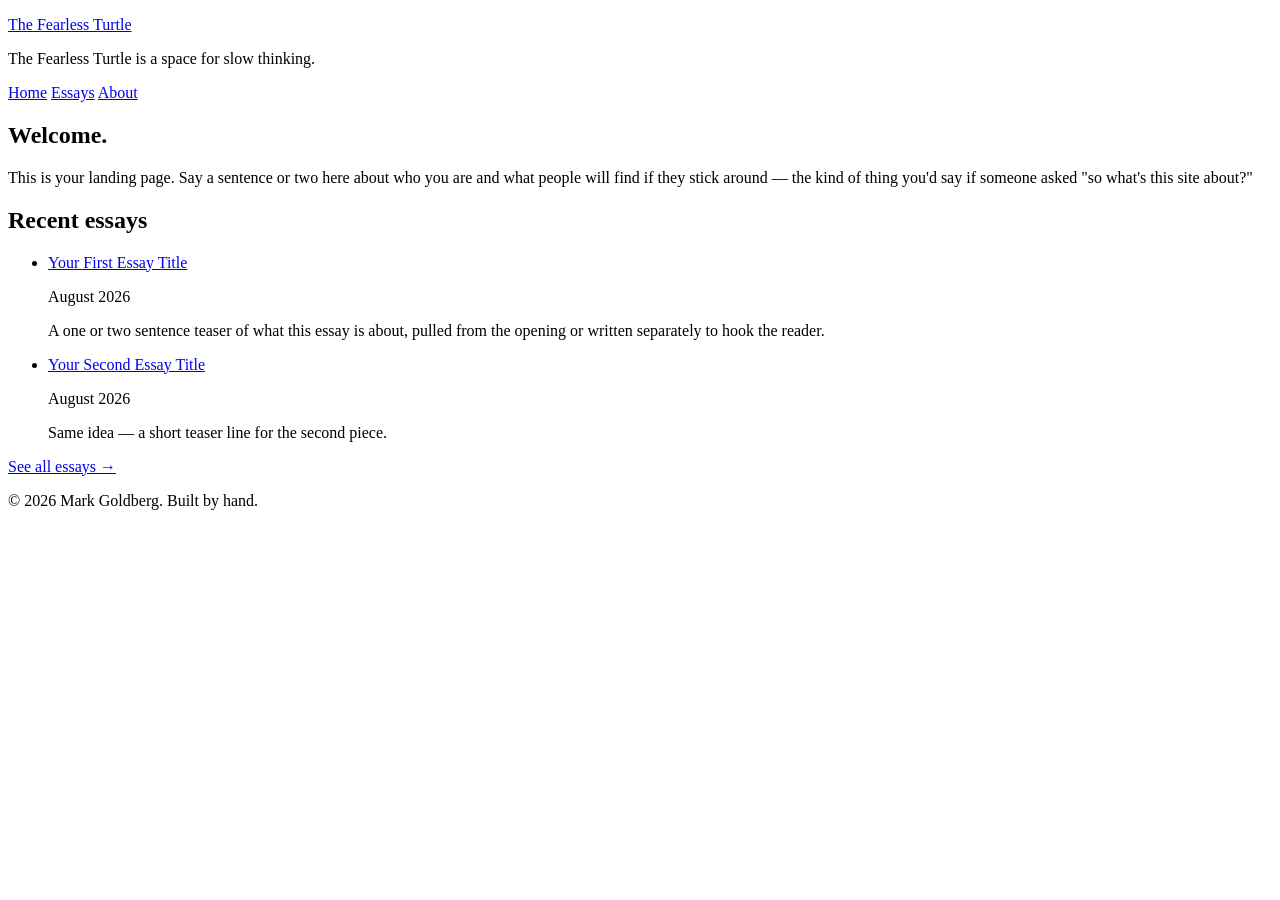
==== index.html @ 88c84cef "Add files via upload" ====
<!DOCTYPE html>
<html lang="en">
<head>
  <meta charset="UTF-8">
  <meta name="viewport" content="width=device-width, initial-scale=1.0">
  <title>The Fearless Turtle</title>
  <meta name="description" content="The Fearless Turtle is a space for slow thinking.">
  <link rel="stylesheet" href="css/style.css">
</head>
<body>

  <header class="site-header">
    <div class="wrap">
      <p class="site-title"><a href="index.html">The Fearless Turtle</a></p>
      <p class="tagline">The Fearless Turtle is a space for slow thinking.</p>
      <nav class="site-nav">
        <a href="index.html">Home</a>
        <a href="essays/index.html">Essays</a>
        <a href="about.html">About</a>
      </nav>
    </div>
  </header>

  <main class="wrap">

    <section class="intro">
      <h1>Welcome.</h1>
      <p>
        This is your landing page. Say a sentence or two here about who you are
        and what people will find if they stick around &mdash; the kind of thing
        you'd say if someone asked "so what's this site about?"
      </p>
    </section>

    <section>
      <h2>Recent essays</h2>
      <ul class="essay-list">

        <li>
          <p class="essay-title"><a href="essays/first-essay.html">Your First Essay Title</a></p>
          <p class="essay-meta">August 2026</p>
          <p class="essay-excerpt">
            A one or two sentence teaser of what this essay is about, pulled from
            the opening or written separately to hook the reader.
          </p>
        </li>

        <li>
          <p class="essay-title"><a href="essays/second-essay.html">Your Second Essay Title</a></p>
          <p class="essay-meta">August 2026</p>
          <p class="essay-excerpt">
            Same idea &mdash; a short teaser line for the second piece.
          </p>
        </li>

      </ul>
      <p><a href="essays/index.html">See all essays &rarr;</a></p>
    </section>

  </main>

  <footer class="site-footer">
    <div class="wrap">
      <p>&copy; 2026 Mark Goldberg. Built by hand.</p>
    </div>
  </footer>

</body>
</html>
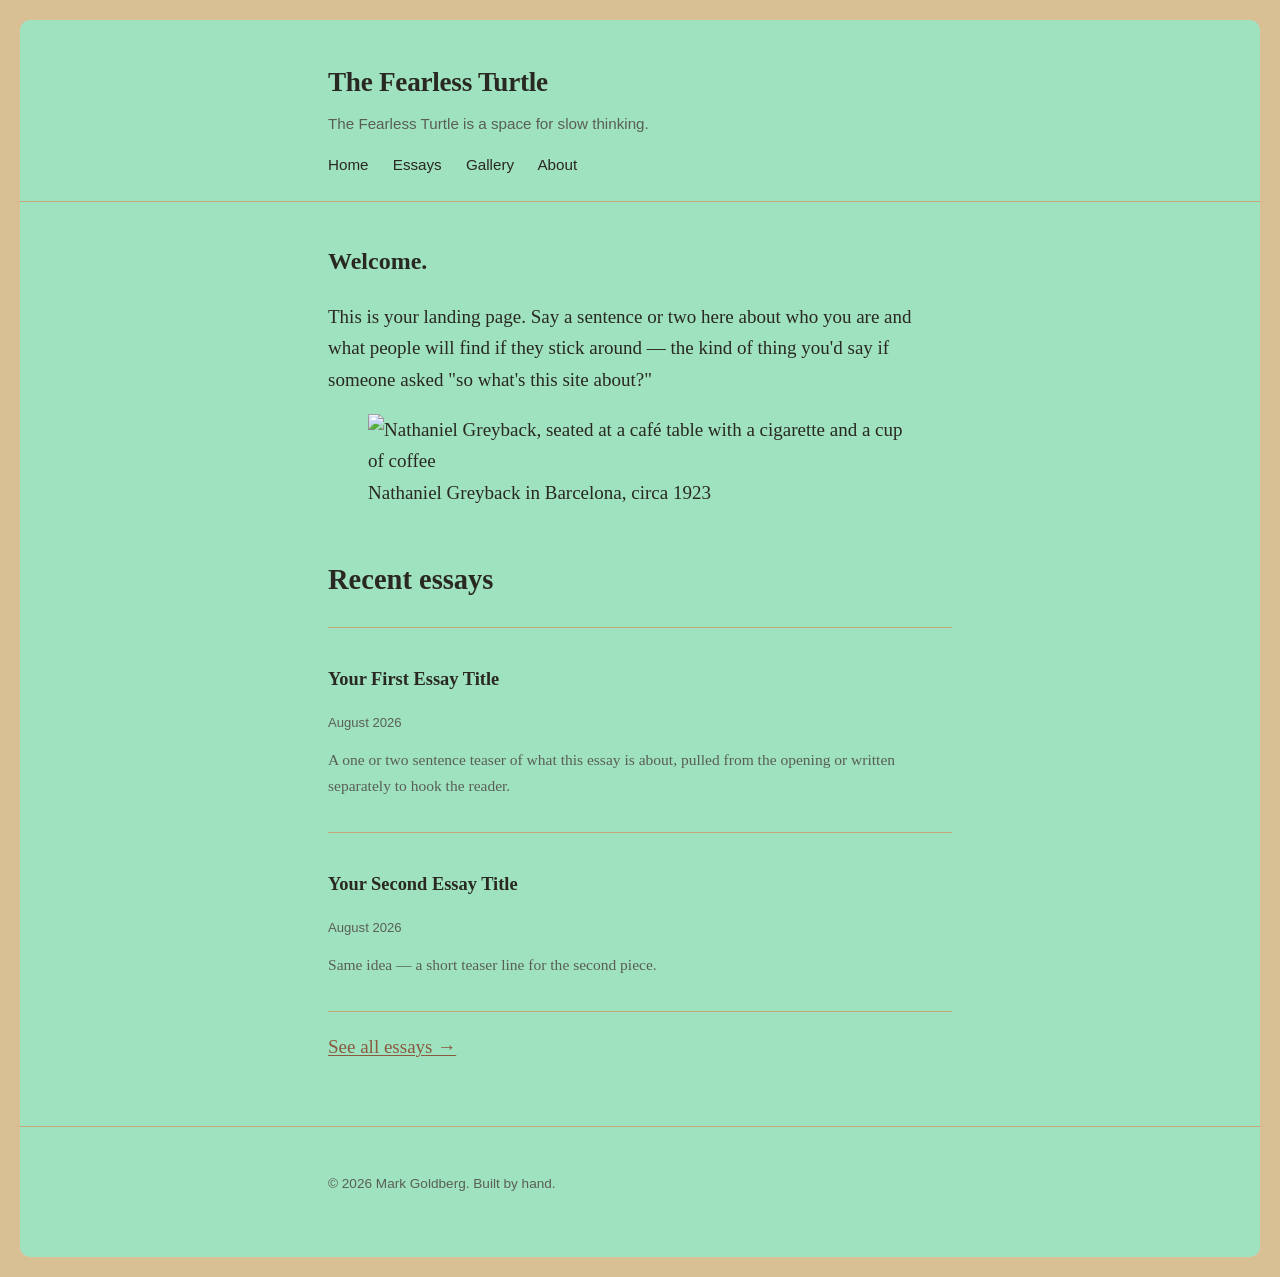
==== commit 1703b209: "Add files via upload" ====
--- a/index.html
+++ b/index.html
@@ -16,6 +16,7 @@
       <nav class="site-nav">
         <a href="index.html">Home</a>
         <a href="essays/index.html">Essays</a>
+        <a href="gallery/index.html">Gallery</a>
         <a href="about.html">About</a>
       </nav>
     </div>
@@ -30,6 +31,11 @@
         and what people will find if they stick around &mdash; the kind of thing
         you'd say if someone asked "so what's this site about?"
       </p>
+
+      <figure class="portrait">
+        <img src="images/nathaniel-greyback-barcelona-1923.jpg" alt="Nathaniel Greyback, seated at a café table with a cigarette and a cup of coffee">
+        <figcaption>Nathaniel Greyback in Barcelona, circa 1923</figcaption>
+      </figure>
     </section>
 
     <section>
--- a/css/style.css
+++ b/css/style.css
@@ -0,0 +1,203 @@
+/* ============================================
+   Site-wide styles
+   Edit the values in :root to change colors/fonts
+   across the entire site in one place.
+   ============================================ */
+
+:root {
+  --color-bg: #9fe2bf;       /* sea foam green — the page itself */
+  --color-frame: #d9bf94;    /* sandy tan — the border framing the page */
+  --color-text: #2a2822;
+  --color-muted: #595f56;
+  --color-accent: #8a5a3f;
+  --color-border: #c7a874;
+  --font-body: Georgia, 'Times New Roman', serif;
+  --font-ui: -apple-system, BlinkMacSystemFont, 'Segoe UI', Helvetica, Arial, sans-serif;
+  --max-width: 42rem;
+  --frame-width: 1.25rem;
+}
+
+* {
+  box-sizing: border-box;
+}
+
+html {
+  -webkit-text-size-adjust: 100%;
+  background: var(--color-frame);
+}
+
+body {
+  margin: var(--frame-width);
+  min-height: calc(100vh - (var(--frame-width) * 2));
+  background: var(--color-bg);
+  color: var(--color-text);
+  font-family: var(--font-body);
+  font-size: 19px;
+  line-height: 1.65;
+  border-radius: 10px;
+}
+
+a {
+  color: var(--color-accent);
+  text-decoration-thickness: 1px;
+  text-underline-offset: 2px;
+}
+
+a:hover {
+  text-decoration-thickness: 2px;
+}
+
+.wrap {
+  max-width: var(--max-width);
+  margin: 0 auto;
+  padding: 0 1.5rem;
+}
+
+/* ---- Header / nav ---- */
+
+header.site-header {
+  border-bottom: 1px solid var(--color-border);
+  padding: 2.5rem 0 1.5rem;
+  margin-bottom: 2.5rem;
+}
+
+header.site-header .site-title {
+  font-size: 1.7rem;
+  font-weight: 700;
+  letter-spacing: -0.01em;
+  margin: 0 0 0.4rem;
+}
+
+header.site-header .site-title a {
+  color: var(--color-text);
+  text-decoration: none;
+}
+
+header.site-header .tagline {
+  font-family: var(--font-ui);
+  font-size: 0.95rem;
+  color: var(--color-muted);
+  margin: 0 0 1rem;
+}
+
+nav.site-nav {
+  font-family: var(--font-ui);
+  font-size: 0.95rem;
+}
+
+nav.site-nav a {
+  margin-right: 1.25rem;
+  color: var(--color-text);
+  text-decoration: none;
+  border-bottom: 1px solid transparent;
+}
+
+nav.site-nav a:hover {
+  border-bottom-color: var(--color-accent);
+}
+
+/* ---- Footer ---- */
+
+footer.site-footer {
+  margin-top: 4rem;
+  padding: 2rem 0 3rem;
+  border-top: 1px solid var(--color-border);
+  font-family: var(--font-ui);
+  font-size: 0.85rem;
+  color: var(--color-muted);
+}
+
+/* ---- Landing page intro ---- */
+
+.intro {
+  margin-bottom: 3rem;
+}
+
+.intro h1 {
+  font-size: 1.5rem;
+  margin-bottom: 0.75rem;
+}
+
+/* ---- Essay / article list ---- */
+
+.essay-list {
+  list-style: none;
+  margin: 0;
+  padding: 0;
+}
+
+.essay-list li {
+  padding: 1.1rem 0;
+  border-bottom: 1px solid var(--color-border);
+}
+
+.essay-list li:first-child {
+  border-top: 1px solid var(--color-border);
+}
+
+.essay-list .essay-title {
+  font-size: 1.15rem;
+  font-weight: 700;
+}
+
+.essay-list .essay-title a {
+  text-decoration: none;
+  color: var(--color-text);
+}
+
+.essay-list .essay-title a:hover {
+  color: var(--color-accent);
+}
+
+.essay-list .essay-meta {
+  font-family: var(--font-ui);
+  font-size: 0.82rem;
+  color: var(--color-muted);
+  margin-top: 0.2rem;
+}
+
+.essay-list .essay-excerpt {
+  margin-top: 0.4rem;
+  color: var(--color-muted);
+  font-size: 0.97rem;
+}
+
+/* ---- Single essay page ---- */
+
+article.essay h1 {
+  font-size: 2rem;
+  line-height: 1.25;
+  margin-bottom: 0.3rem;
+}
+
+article.essay .essay-meta {
+  font-family: var(--font-ui);
+  font-size: 0.85rem;
+  color: var(--color-muted);
+  margin-bottom: 2.5rem;
+}
+
+article.essay p {
+  margin: 1.3rem 0;
+}
+
+article.essay blockquote {
+  margin: 1.5rem 0;
+  padding-left: 1.2rem;
+  border-left: 3px solid var(--color-border);
+  color: var(--color-muted);
+  font-style: italic;
+}
+
+.back-link {
+  display: inline-block;
+  margin-top: 3rem;
+  font-family: var(--font-ui);
+  font-size: 0.9rem;
+}
+
+@media (max-width: 480px) {
+  :root { --frame-width: 0.6rem; }
+  body { font-size: 17px; border-radius: 6px; }
+  header.site-header { padding-top: 1.5rem; }
+}
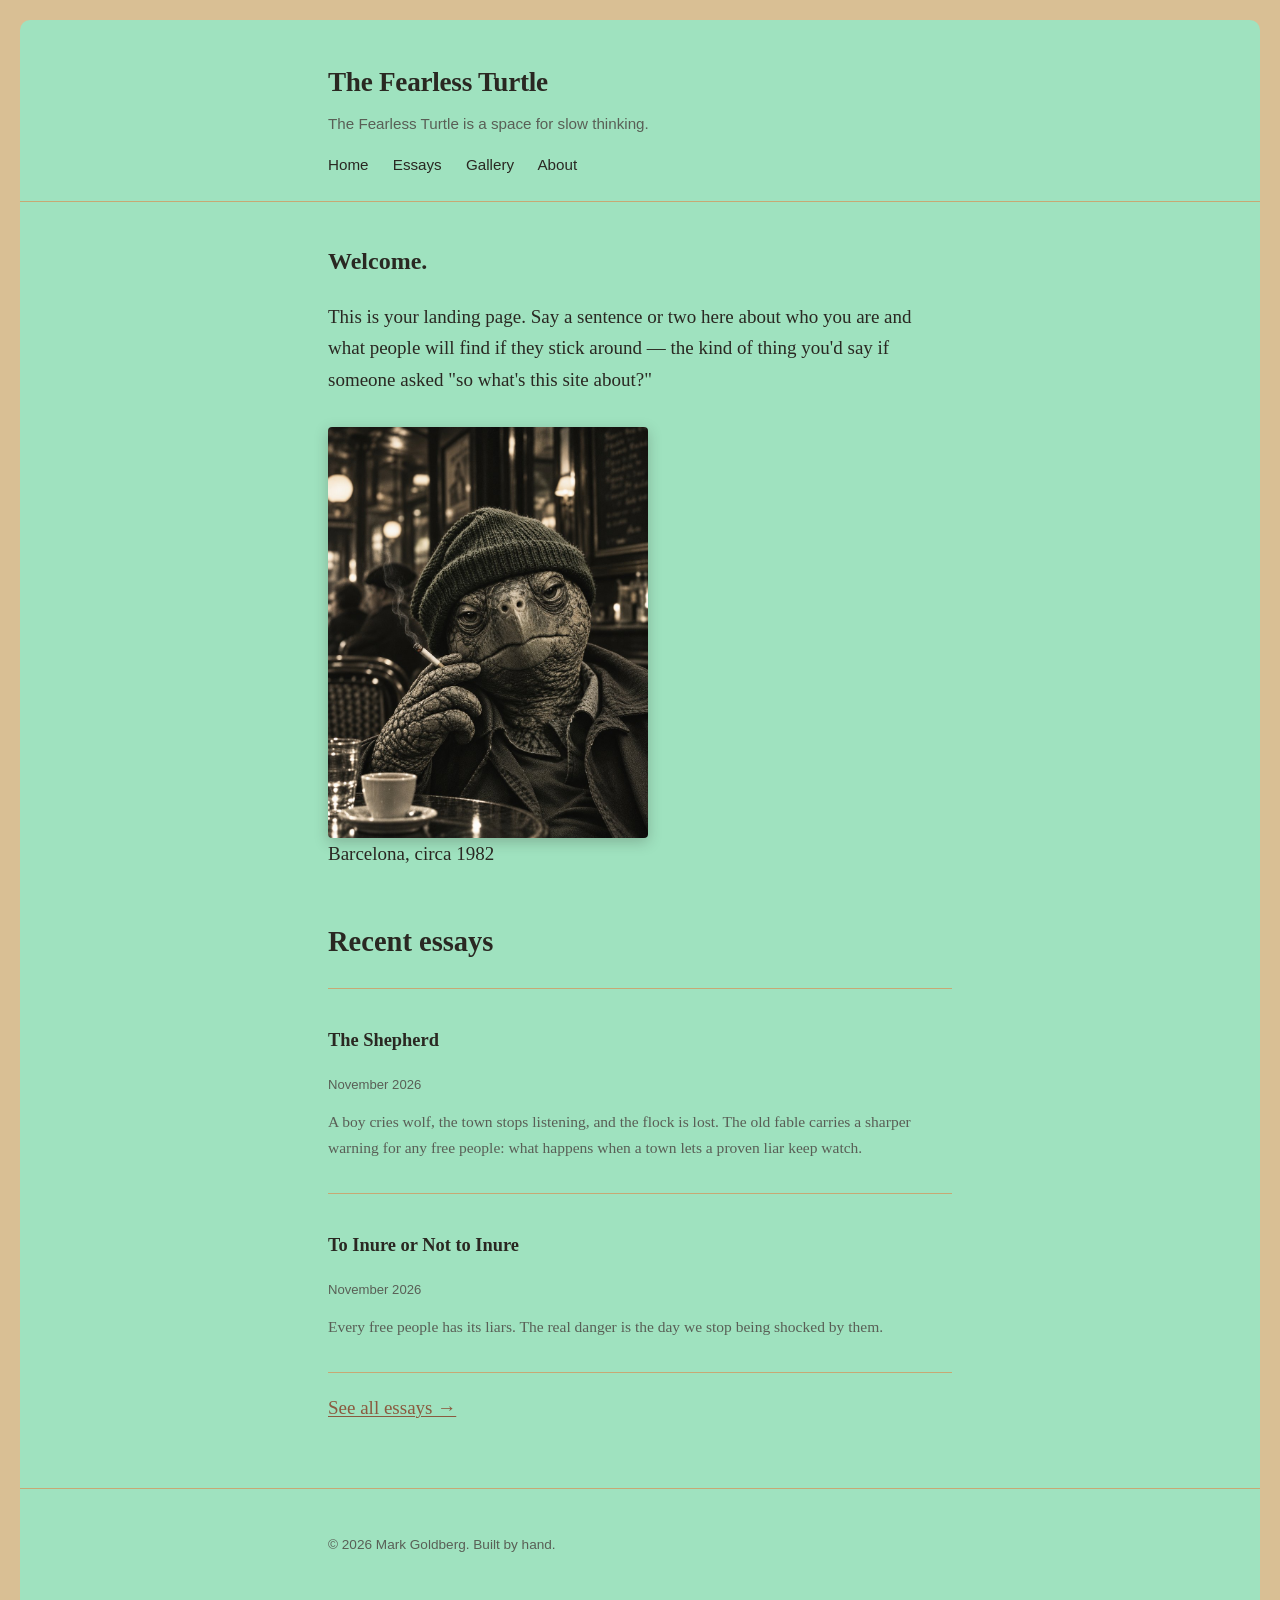
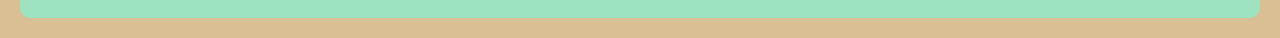
==== commit 16ef3d1a: "Add first two essays, Nathaniel's bio, and new photo caption - Add 'The Shepherd' and 'To Inure or N" ====
--- a/index.html
+++ b/index.html
@@ -34,7 +34,7 @@
 
       <figure class="portrait">
         <img src="images/nathaniel-greyback-barcelona-1923.jpg" alt="Nathaniel Greyback, seated at a café table with a cigarette and a cup of coffee">
-        <figcaption>Nathaniel Greyback in Barcelona, circa 1923</figcaption>
+        <figcaption>Barcelona, circa 1982</figcaption>
       </figure>
     </section>
 
@@ -43,19 +43,18 @@
       <ul class="essay-list">
 
         <li>
-          <p class="essay-title"><a href="essays/first-essay.html">Your First Essay Title</a></p>
-          <p class="essay-meta">August 2026</p>
+          <p class="essay-title"><a href="essays/the-shepherd.html">The Shepherd</a></p>
+          <p class="essay-meta">November 2026</p>
           <p class="essay-excerpt">
-            A one or two sentence teaser of what this essay is about, pulled from
-            the opening or written separately to hook the reader.
-          </p>
+          A boy cries wolf, the town stops listening, and the flock is lost. The old fable carries a sharper warning for any free people: what happens when a town lets a proven liar keep watch.
+        </p>
         </li>
 
         <li>
-          <p class="essay-title"><a href="essays/second-essay.html">Your Second Essay Title</a></p>
-          <p class="essay-meta">August 2026</p>
+          <p class="essay-title"><a href="essays/to-inure-or-not-to-inure.html">To Inure or Not to Inure</a></p>
+          <p class="essay-meta">November 2026</p>
           <p class="essay-excerpt">
-            Same idea &mdash; a short teaser line for the second piece.
+          Every free people has its liars. The real danger is the day we stop being shocked by them.
           </p>
         </li>
 
--- a/css/style.css
+++ b/css/style.css
@@ -196,8 +196,15 @@
   font-size: 0.9rem;
 }
 
-@media (max-width: 480px) {
-  :root { --frame-width: 0.6rem; }
-  body { font-size: 17px; border-radius: 6px; }
-  header.site-header { padding-top: 1.5rem; }
-}
+figure.portrait {
+  margin: 2rem 0;
+  max-width: 320px;
+}
+
+figure.portrait img {
+  display: block;
+  width: 100%;
+  height: auto;
+  border-radius: 4px;
+  box-shadow: 0 4px 14px rgba(42, 40, 34, 0.25);
+}
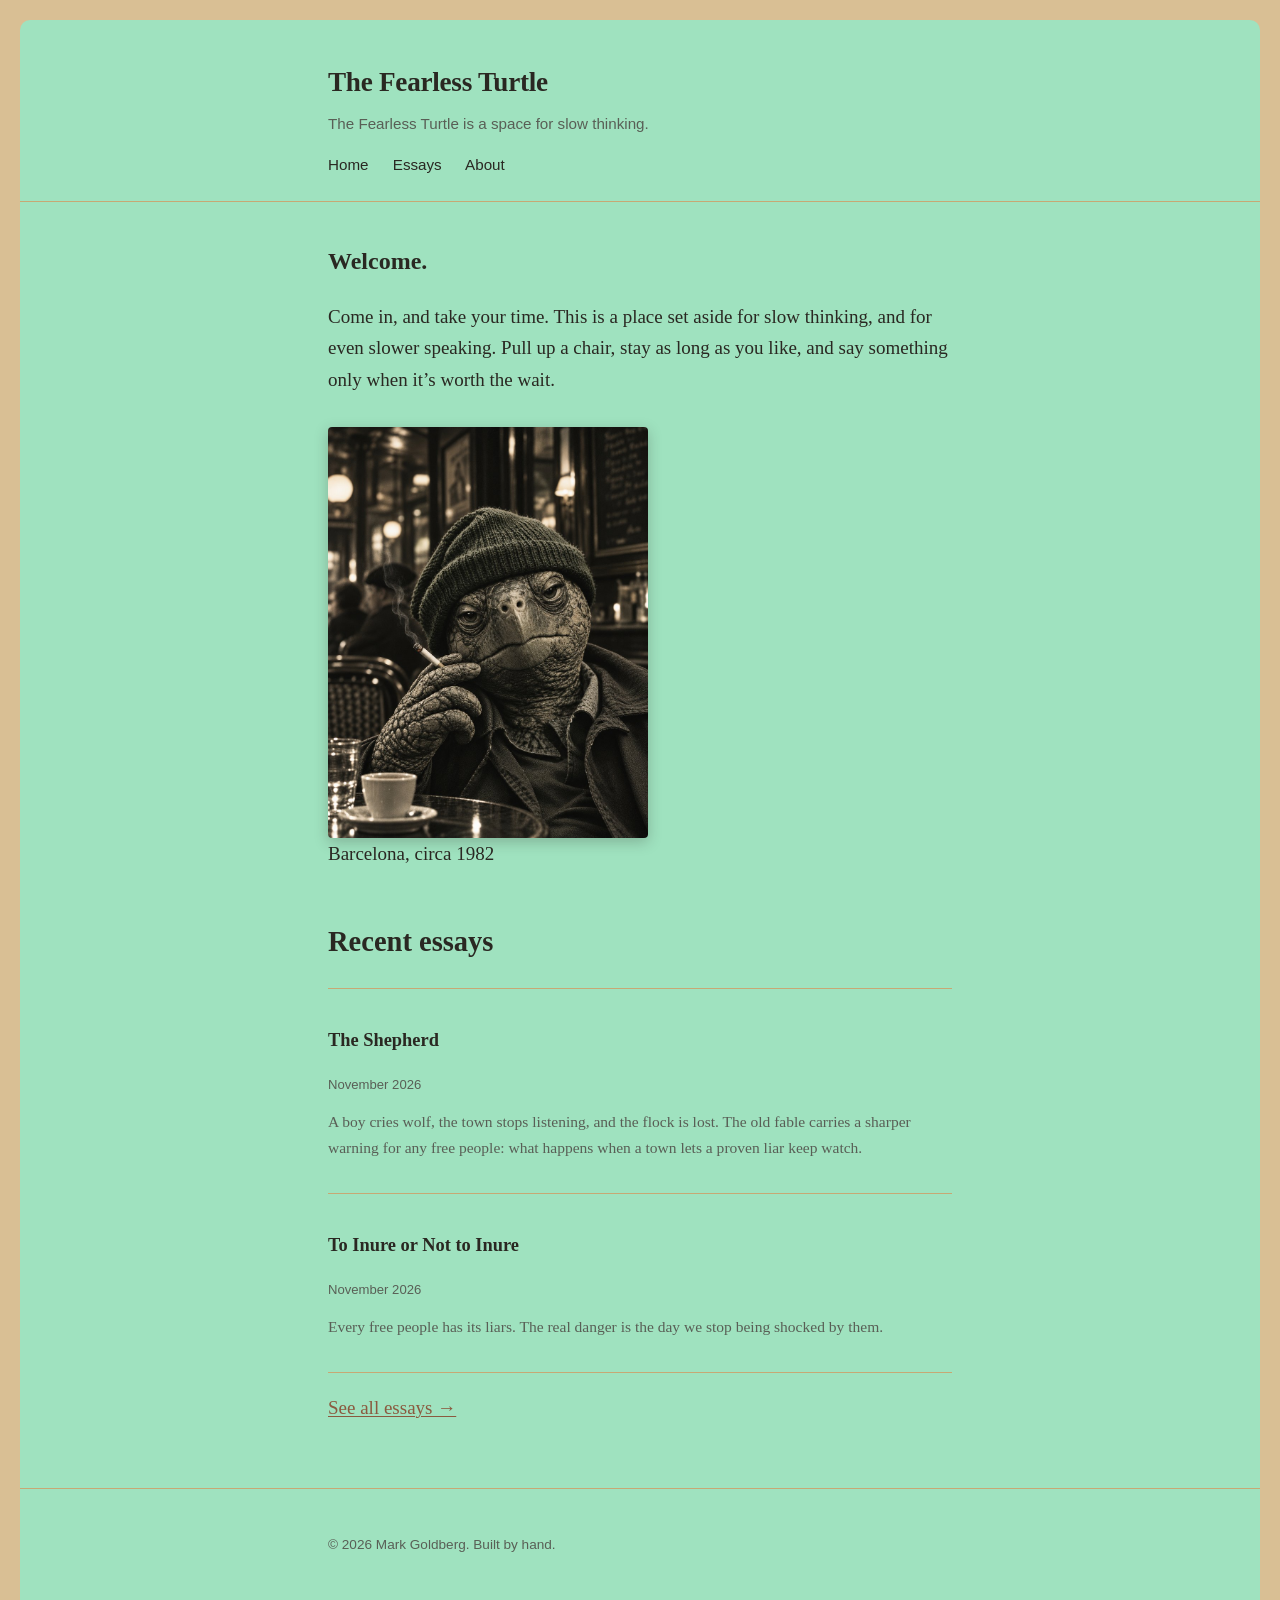
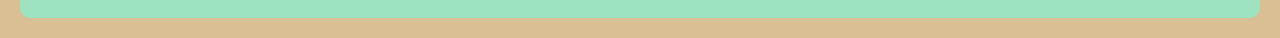
==== commit 5b5bb675: "Add homepage welcome text and remove Gallery link Co-Authored-By: Claude Opus 5.5 <noreply@anthropic" ====
--- a/index.html
+++ b/index.html
@@ -16,7 +16,6 @@
       <nav class="site-nav">
         <a href="index.html">Home</a>
         <a href="essays/index.html">Essays</a>
-        <a href="gallery/index.html">Gallery</a>
         <a href="about.html">About</a>
       </nav>
     </div>
@@ -27,9 +26,9 @@
     <section class="intro">
       <h1>Welcome.</h1>
       <p>
-        This is your landing page. Say a sentence or two here about who you are
-        and what people will find if they stick around &mdash; the kind of thing
-        you'd say if someone asked "so what's this site about?"
+        Come in, and take your time. This is a place set aside for slow thinking,
+        and for even slower speaking. Pull up a chair, stay as long as you like,
+        and say something only when it&rsquo;s worth the wait.
       </p>
 
       <figure class="portrait">
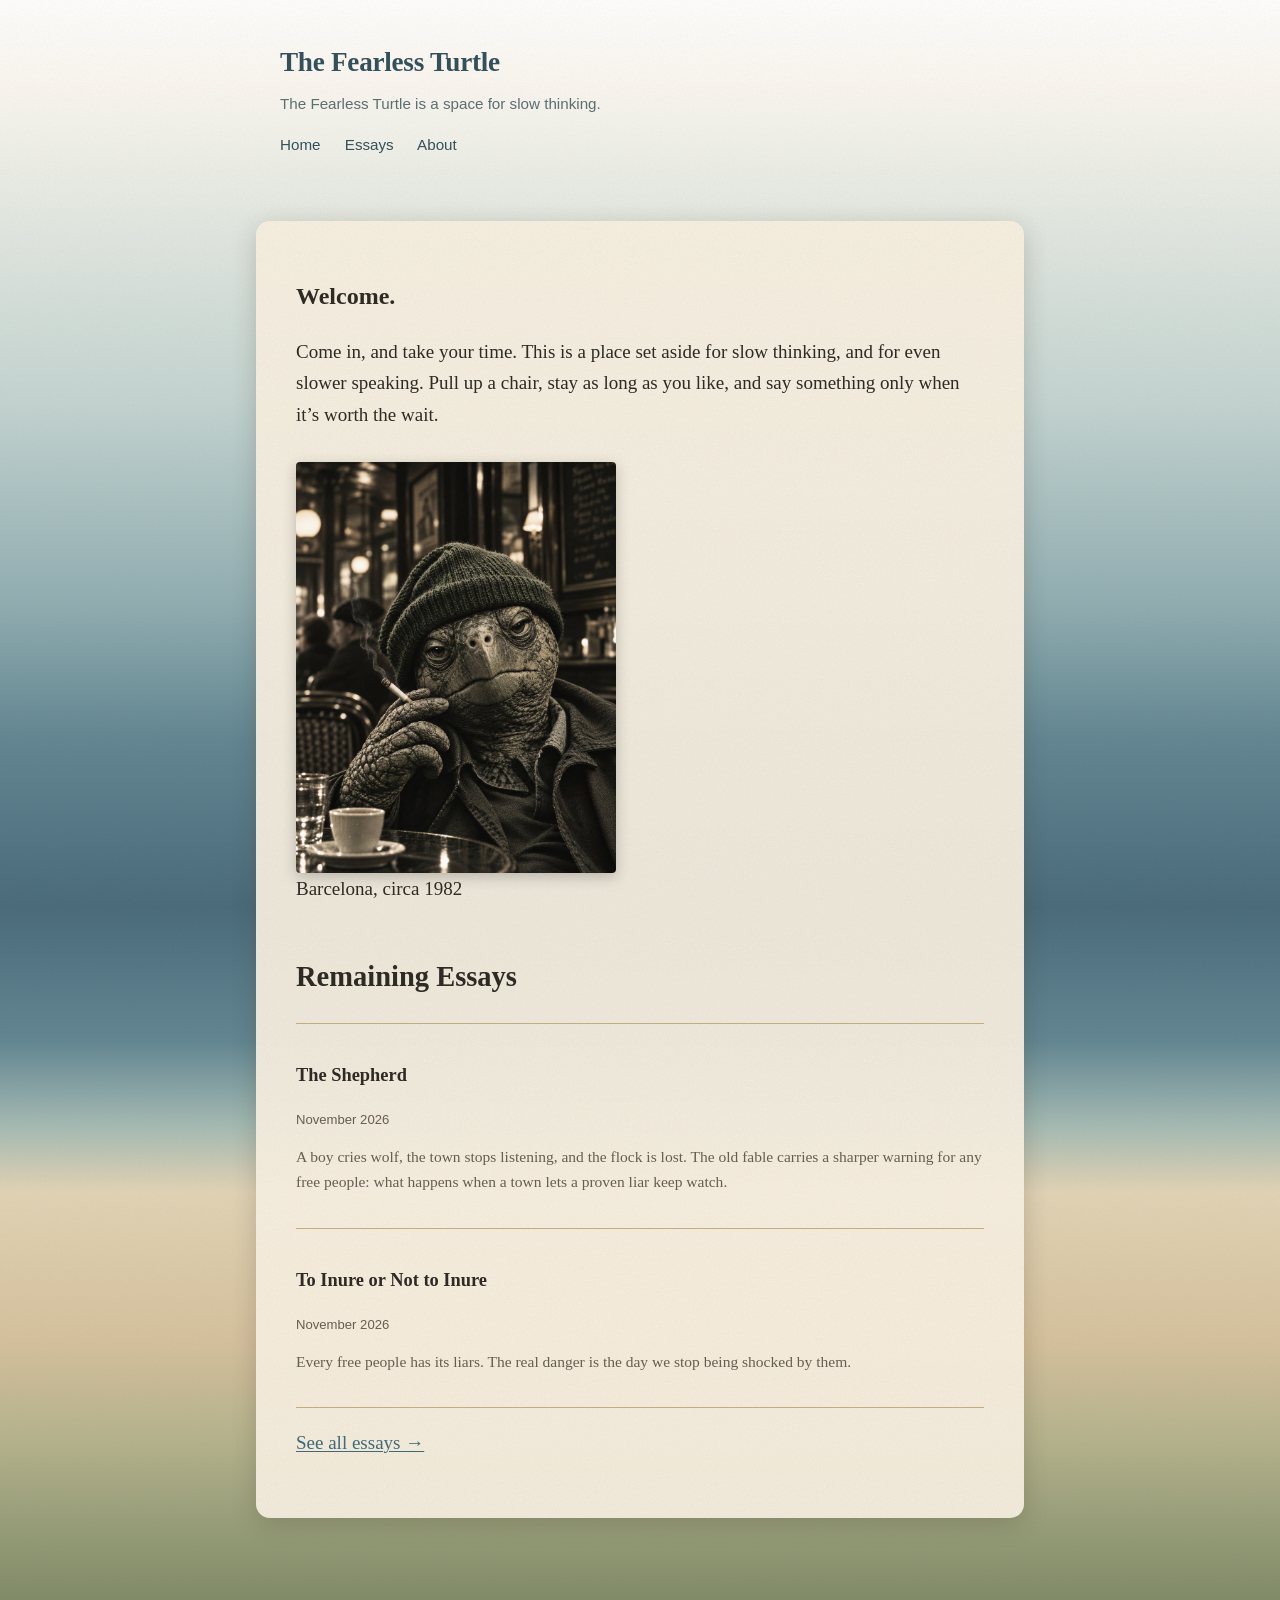
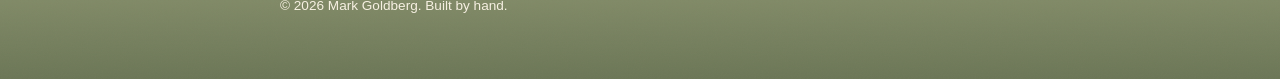
==== commit c6c41594: "Rename homepage essay heading to 'Remaining Essays' Co-Authored-By: Claude Opus 5.5 <noreply@anthrop" ====
--- a/index.html
+++ b/index.html
@@ -38,7 +38,7 @@
     </section>
 
     <section>
-      <h2>Recent essays</h2>
+      <h2>Remaining Essays</h2>
       <ul class="essay-list">
 
         <li>
--- a/css/style.css
+++ b/css/style.css
@@ -5,16 +5,39 @@
    ============================================ */
 
 :root {
-  --color-bg: #9fe2bf;       /* sea foam green — the page itself */
-  --color-frame: #d9bf94;    /* sandy tan — the border framing the page */
-  --color-text: #2a2822;
-  --color-muted: #595f56;
-  --color-accent: #8a5a3f;
-  --color-border: #c7a874;
+  /* ---- Colour theme: change these to restyle the whole site ---- */
+  /* The page background is a seashore scene, top to bottom:
+     white clouds, sky blue, deep ocean blue, sand, seagrass green. */
+  --scene: linear-gradient(180deg,
+    #ffffff 0%,
+    #fbf8f1 5%,
+    #e6ebe4 12%,
+    #c3d4d2 24%,
+    #8fadb2 36%,
+    #5f8592 44%,
+    #46697a 54%,
+    #5f8592 62%,
+    #a3bab4 67%,
+    #e2d4b6 71%,
+    #d5c19d 80%,
+    #b3b28c 86%,
+    #8f9873 92%,
+    #6a7656 100%);
+  /* faint paper grain laid over the scene for a weathered, vintage feel */
+  --grain: url("data:image/svg+xml,%3Csvg xmlns='http://www.w3.org/2000/svg' width='220' height='220'%3E%3Cfilter id='n'%3E%3CfeTurbulence type='fractalNoise' baseFrequency='0.85' numOctaves='3' stitchTiles='stitch'/%3E%3CfeColorMatrix values='0 0 0 0 0.35  0 0 0 0 0.27  0 0 0 0 0.18  0 0 0 0.09 0'/%3E%3C/filter%3E%3Crect width='100%25' height='100%25' filter='url(%23n)'/%3E%3C/svg%3E");
+  --panel-bg: rgba(248, 241, 226, 0.94);   /* the reading panel: aged paper */
+  --header-text: #34505a;
+  --header-muted: #5a6f72;
+  --footer-text: #f6f0e2;
+  --color-text: #2e2a24;
+  --color-muted: #665e50;
+  --color-accent: #3f6a78;     /* links: weathered sea blue */
+  --color-hover: #a5553a;      /* link hover, quote bar: faded rust */
+  --color-border: #c4ab80;
+
   --font-body: Georgia, 'Times New Roman', serif;
   --font-ui: -apple-system, BlinkMacSystemFont, 'Segoe UI', Helvetica, Arial, sans-serif;
-  --max-width: 42rem;
-  --frame-width: 1.25rem;
+  --max-width: 48rem;
 }
 
 * {
@@ -23,18 +46,19 @@
 
 html {
   -webkit-text-size-adjust: 100%;
-  background: var(--color-frame);
+  min-height: 100%;
 }
 
 body {
-  margin: var(--frame-width);
-  min-height: calc(100vh - (var(--frame-width) * 2));
-  background: var(--color-bg);
+  margin: 0;
+  min-height: 100vh;
+  background: var(--grain), var(--scene);
   color: var(--color-text);
+  display: flex;
+  flex-direction: column;
   font-family: var(--font-body);
   font-size: 19px;
   line-height: 1.65;
-  border-radius: 10px;
 }
 
 a {
@@ -44,7 +68,22 @@
 }
 
 a:hover {
+  color: var(--color-hover);
   text-decoration-thickness: 2px;
+}
+
+main.wrap {
+  flex: 1;
+  width: calc(100% - 2rem);
+  background: var(--panel-bg);
+  border-radius: 14px;
+  padding: 2.25rem 2.5rem 2.5rem;
+  background-image: var(--grain);
+  box-shadow: 0 6px 24px rgba(60, 50, 35, 0.22);
+}
+
+@media (max-width: 600px) {
+  main.wrap { padding: 1.5rem 1.25rem 2rem; }
 }
 
 .wrap {
@@ -56,7 +95,6 @@
 /* ---- Header / nav ---- */
 
 header.site-header {
-  border-bottom: 1px solid var(--color-border);
   padding: 2.5rem 0 1.5rem;
   margin-bottom: 2.5rem;
 }
@@ -69,14 +107,14 @@
 }
 
 header.site-header .site-title a {
-  color: var(--color-text);
+  color: var(--header-text);
   text-decoration: none;
 }
 
 header.site-header .tagline {
   font-family: var(--font-ui);
   font-size: 0.95rem;
-  color: var(--color-muted);
+  color: var(--header-muted);
   margin: 0 0 1rem;
 }
 
@@ -87,24 +125,24 @@
 
 nav.site-nav a {
   margin-right: 1.25rem;
-  color: var(--color-text);
+  color: var(--header-text);
   text-decoration: none;
   border-bottom: 1px solid transparent;
 }
 
 nav.site-nav a:hover {
-  border-bottom-color: var(--color-accent);
+  color: var(--header-text);
+  border-bottom-color: var(--header-text);
 }
 
 /* ---- Footer ---- */
 
 footer.site-footer {
-  margin-top: 4rem;
+  margin-top: 2rem;
   padding: 2rem 0 3rem;
-  border-top: 1px solid var(--color-border);
   font-family: var(--font-ui);
   font-size: 0.85rem;
-  color: var(--color-muted);
+  color: var(--footer-text);
 }
 
 /* ---- Landing page intro ---- */
@@ -146,7 +184,7 @@
 }
 
 .essay-list .essay-title a:hover {
-  color: var(--color-accent);
+  color: var(--color-hover);
 }
 
 .essay-list .essay-meta {
@@ -184,7 +222,7 @@
 article.essay blockquote {
   margin: 1.5rem 0;
   padding-left: 1.2rem;
-  border-left: 3px solid var(--color-border);
+  border-left: 3px solid var(--color-hover);
   color: var(--color-muted);
   font-style: italic;
 }
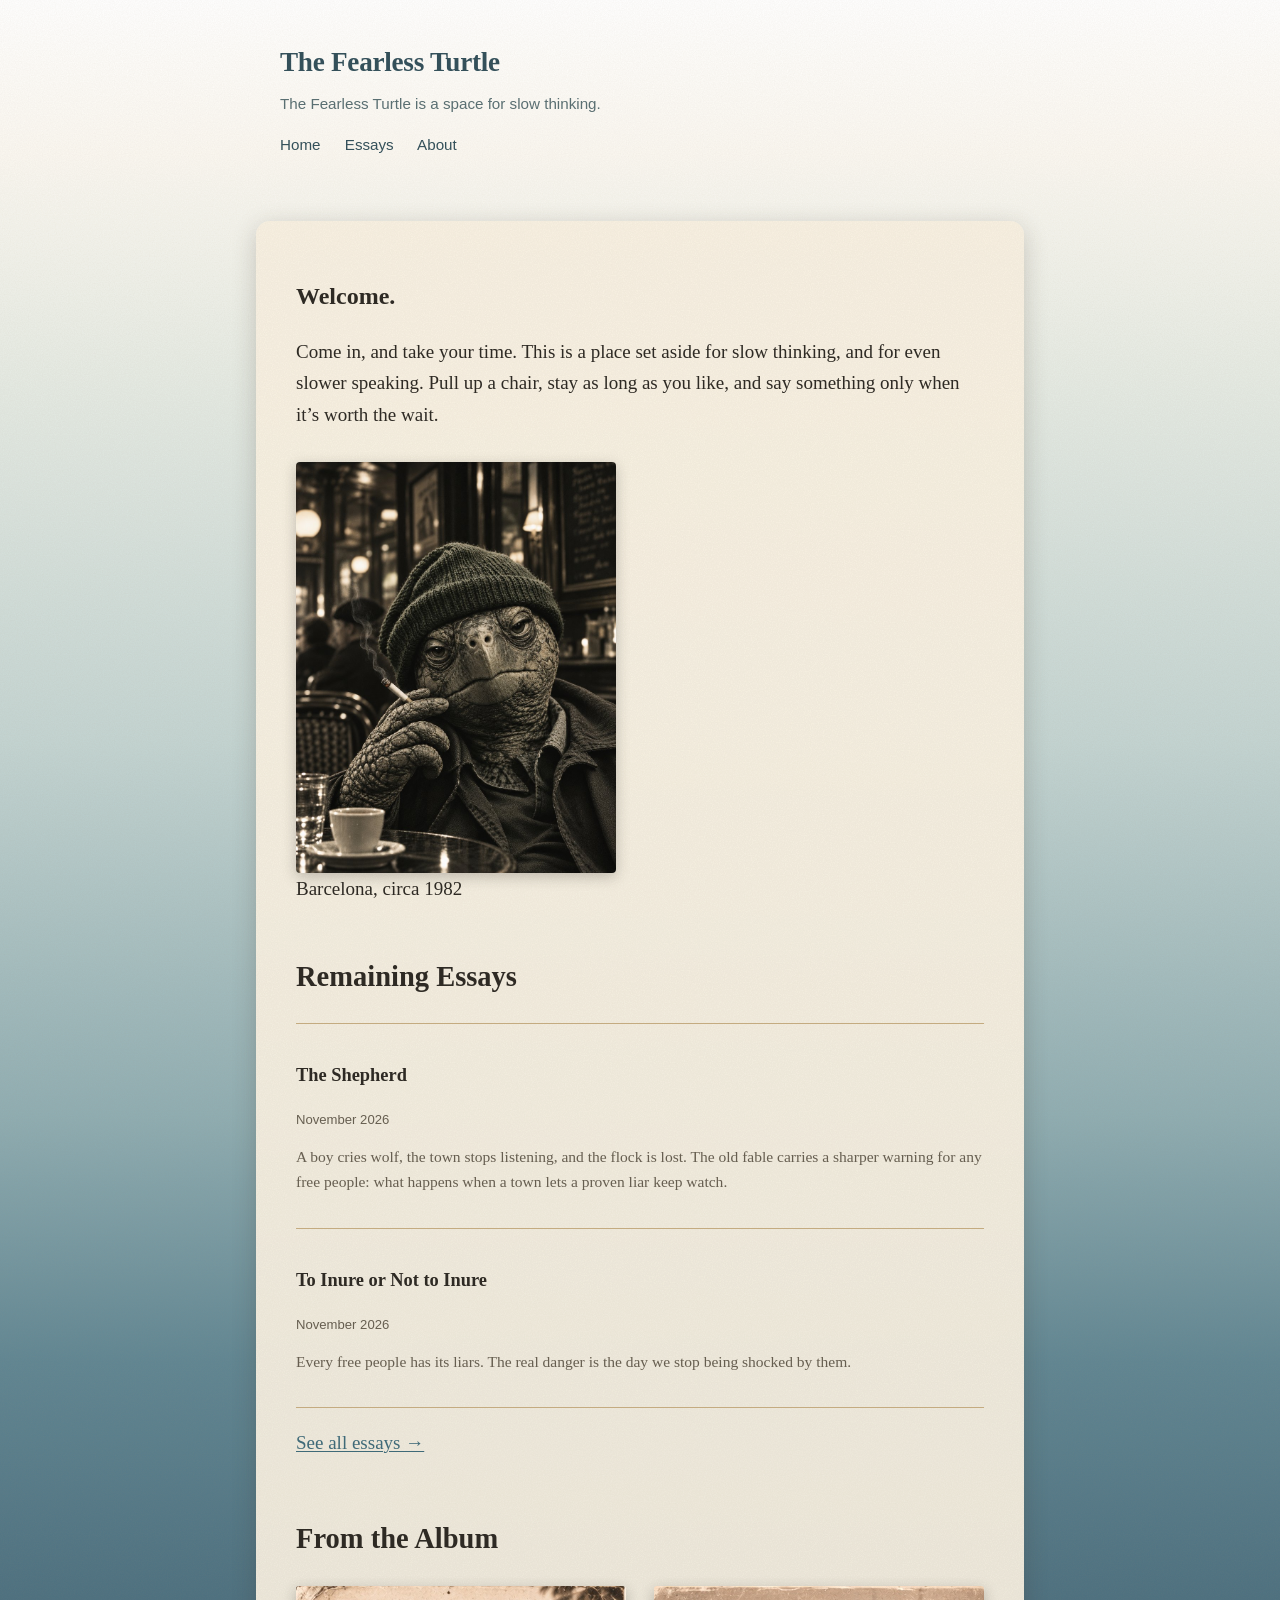
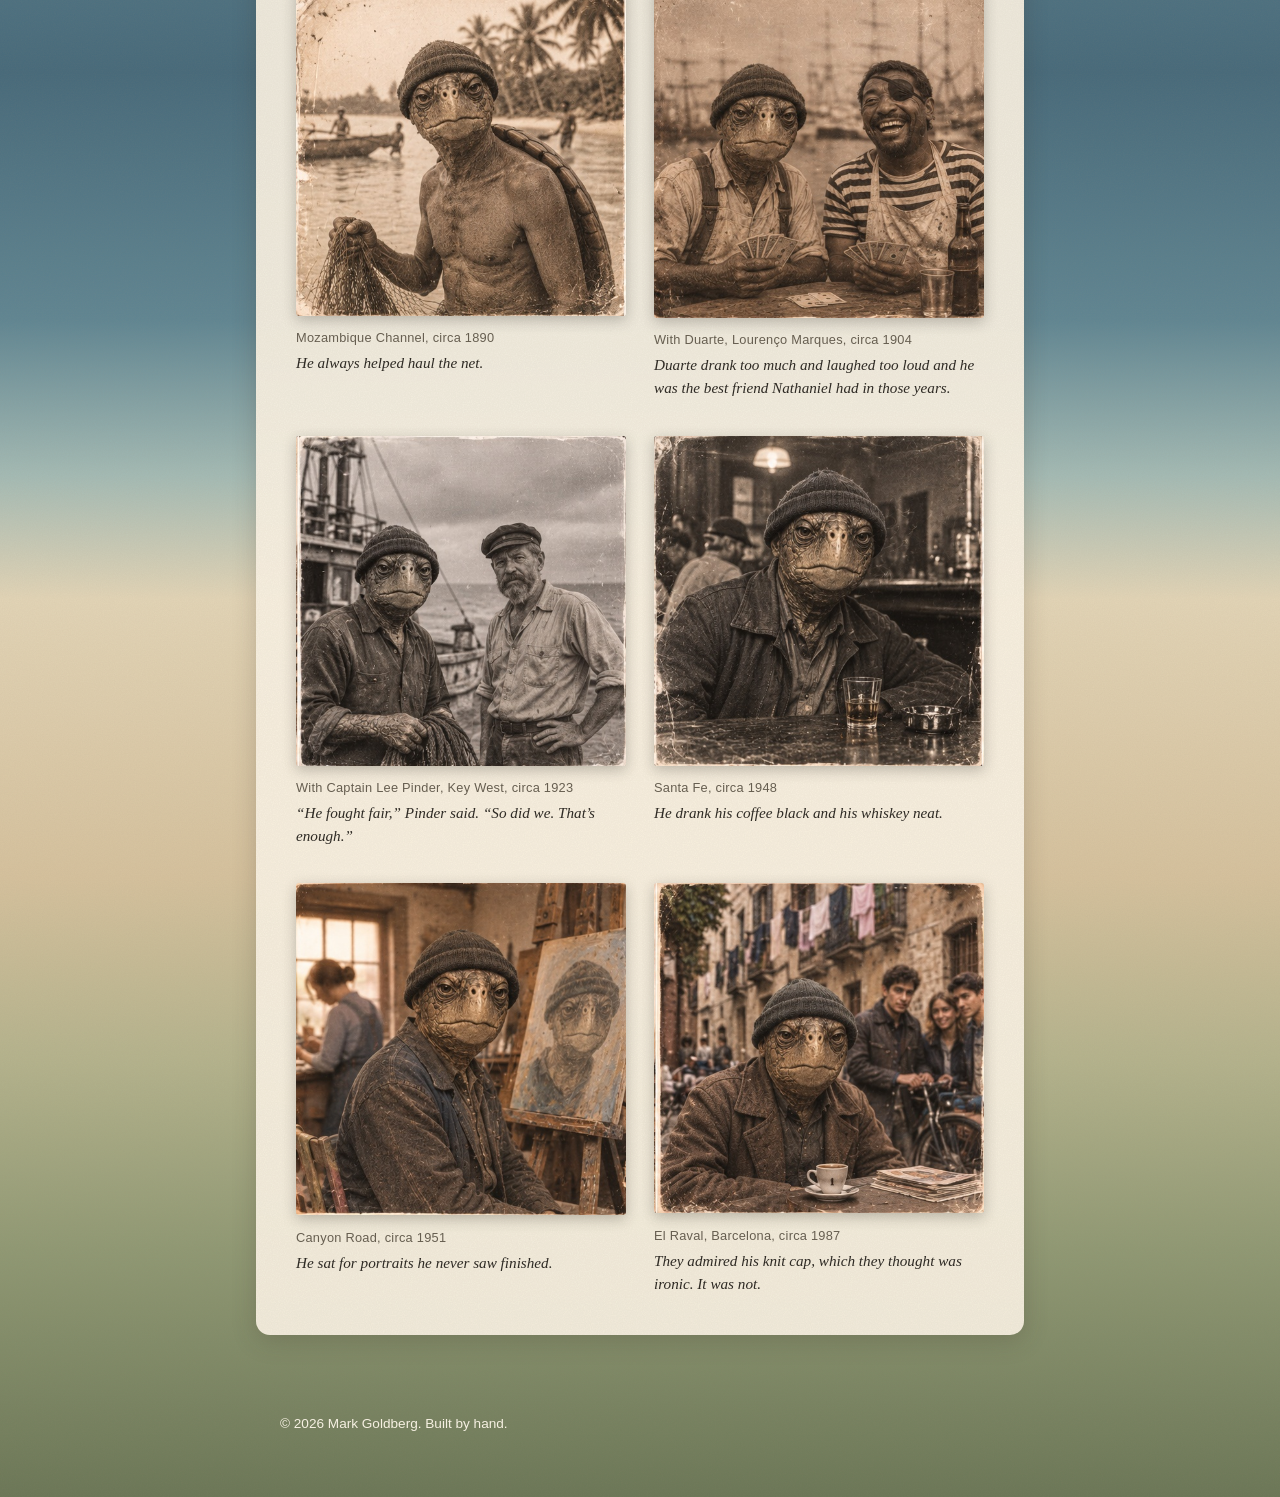
==== commit 4d727373: "Add 'From the Album' photo section to the homepage Six photographs spanning Nathaniel's life, each c" ====
--- a/index.html
+++ b/index.html
@@ -61,6 +61,59 @@
       <p><a href="essays/index.html">See all essays &rarr;</a></p>
     </section>
 
+    <section class="album">
+      <h2>From the Album</h2>
+      <div class="photo-grid">
+        <figure>
+          <img src="images/mozambique-channel-1890.jpg" alt="Nathaniel as a young turtle, standing in a lagoon holding a fishing net, with fishermen and an outrigger canoe behind him" loading="lazy">
+          <figcaption>
+            <span class="photo-place">Mozambique Channel, circa 1890</span>
+            <span class="photo-quote">He always helped haul the net.</span>
+          </figcaption>
+        </figure>
+
+        <figure>
+          <img src="images/lourenco-marques-1904.jpg" alt="Nathaniel and Duarte, a laughing one-eyed ship&rsquo;s cook, playing cards at a harbor table" loading="lazy">
+          <figcaption>
+            <span class="photo-place">With Duarte, Louren&ccedil;o Marques, circa 1904</span>
+            <span class="photo-quote">Duarte drank too much and laughed too loud and he was the best friend Nathaniel had in those years.</span>
+          </figcaption>
+        </figure>
+
+        <figure>
+          <img src="images/key-west-1923.jpg" alt="Nathaniel holding a coil of line beside Captain Lee Pinder on a charter boat dock under a stormy sky" loading="lazy">
+          <figcaption>
+            <span class="photo-place">With Captain Lee Pinder, Key West, circa 1923</span>
+            <span class="photo-quote">&ldquo;He fought fair,&rdquo; Pinder said. &ldquo;So did we. That&rsquo;s enough.&rdquo;</span>
+          </figcaption>
+        </figure>
+
+        <figure>
+          <img src="images/santa-fe-1948.jpg" alt="Nathaniel seated at the end of a Santa Fe bar with a glass of whiskey and an ashtray" loading="lazy">
+          <figcaption>
+            <span class="photo-place">Santa Fe, circa 1948</span>
+            <span class="photo-quote">He drank his coffee black and his whiskey neat.</span>
+          </figcaption>
+        </figure>
+
+        <figure>
+          <img src="images/canyon-road-1951.jpg" alt="Nathaniel seated in a painter&rsquo;s studio beside an unfinished portrait of himself, with the painter working in the background" loading="lazy">
+          <figcaption>
+            <span class="photo-place">Canyon Road, circa 1951</span>
+            <span class="photo-quote">He sat for portraits he never saw finished.</span>
+          </figcaption>
+        </figure>
+
+        <figure>
+          <img src="images/el-raval-1987.jpg" alt="Nathaniel at a Barcelona street caf&eacute; with an espresso and a stack of magazines, young people with bicycles watching behind him" loading="lazy">
+          <figcaption>
+            <span class="photo-place">El Raval, Barcelona, circa 1987</span>
+            <span class="photo-quote">They admired his knit cap, which they thought was ironic. It was not.</span>
+          </figcaption>
+        </figure>
+      </div>
+    </section>
+
   </main>
 
   <footer class="site-footer">
--- a/css/style.css
+++ b/css/style.css
@@ -246,3 +246,52 @@
   border-radius: 4px;
   box-shadow: 0 4px 14px rgba(42, 40, 34, 0.25);
 }
+
+/* ---- Photo album (homepage) ---- */
+
+.album {
+  margin-top: 3.5rem;
+}
+
+.photo-grid {
+  display: grid;
+  grid-template-columns: repeat(2, minmax(0, 1fr));
+  gap: 2.25rem 1.75rem;
+  margin-top: 1.5rem;
+}
+
+.photo-grid figure {
+  margin: 0;
+}
+
+.photo-grid img {
+  display: block;
+  width: 100%;
+  height: auto;
+  border-radius: 3px;
+  box-shadow: 0 4px 14px rgba(42, 40, 34, 0.28);
+}
+
+.photo-grid figcaption {
+  margin-top: 0.7rem;
+}
+
+.photo-grid .photo-place {
+  display: block;
+  font-family: var(--font-ui);
+  font-size: 0.8rem;
+  letter-spacing: 0.02em;
+  color: var(--color-muted);
+}
+
+.photo-grid .photo-quote {
+  display: block;
+  margin-top: 0.25rem;
+  font-style: italic;
+  font-size: 0.95rem;
+  line-height: 1.5;
+}
+
+@media (max-width: 600px) {
+  .photo-grid { grid-template-columns: 1fr; }
+}
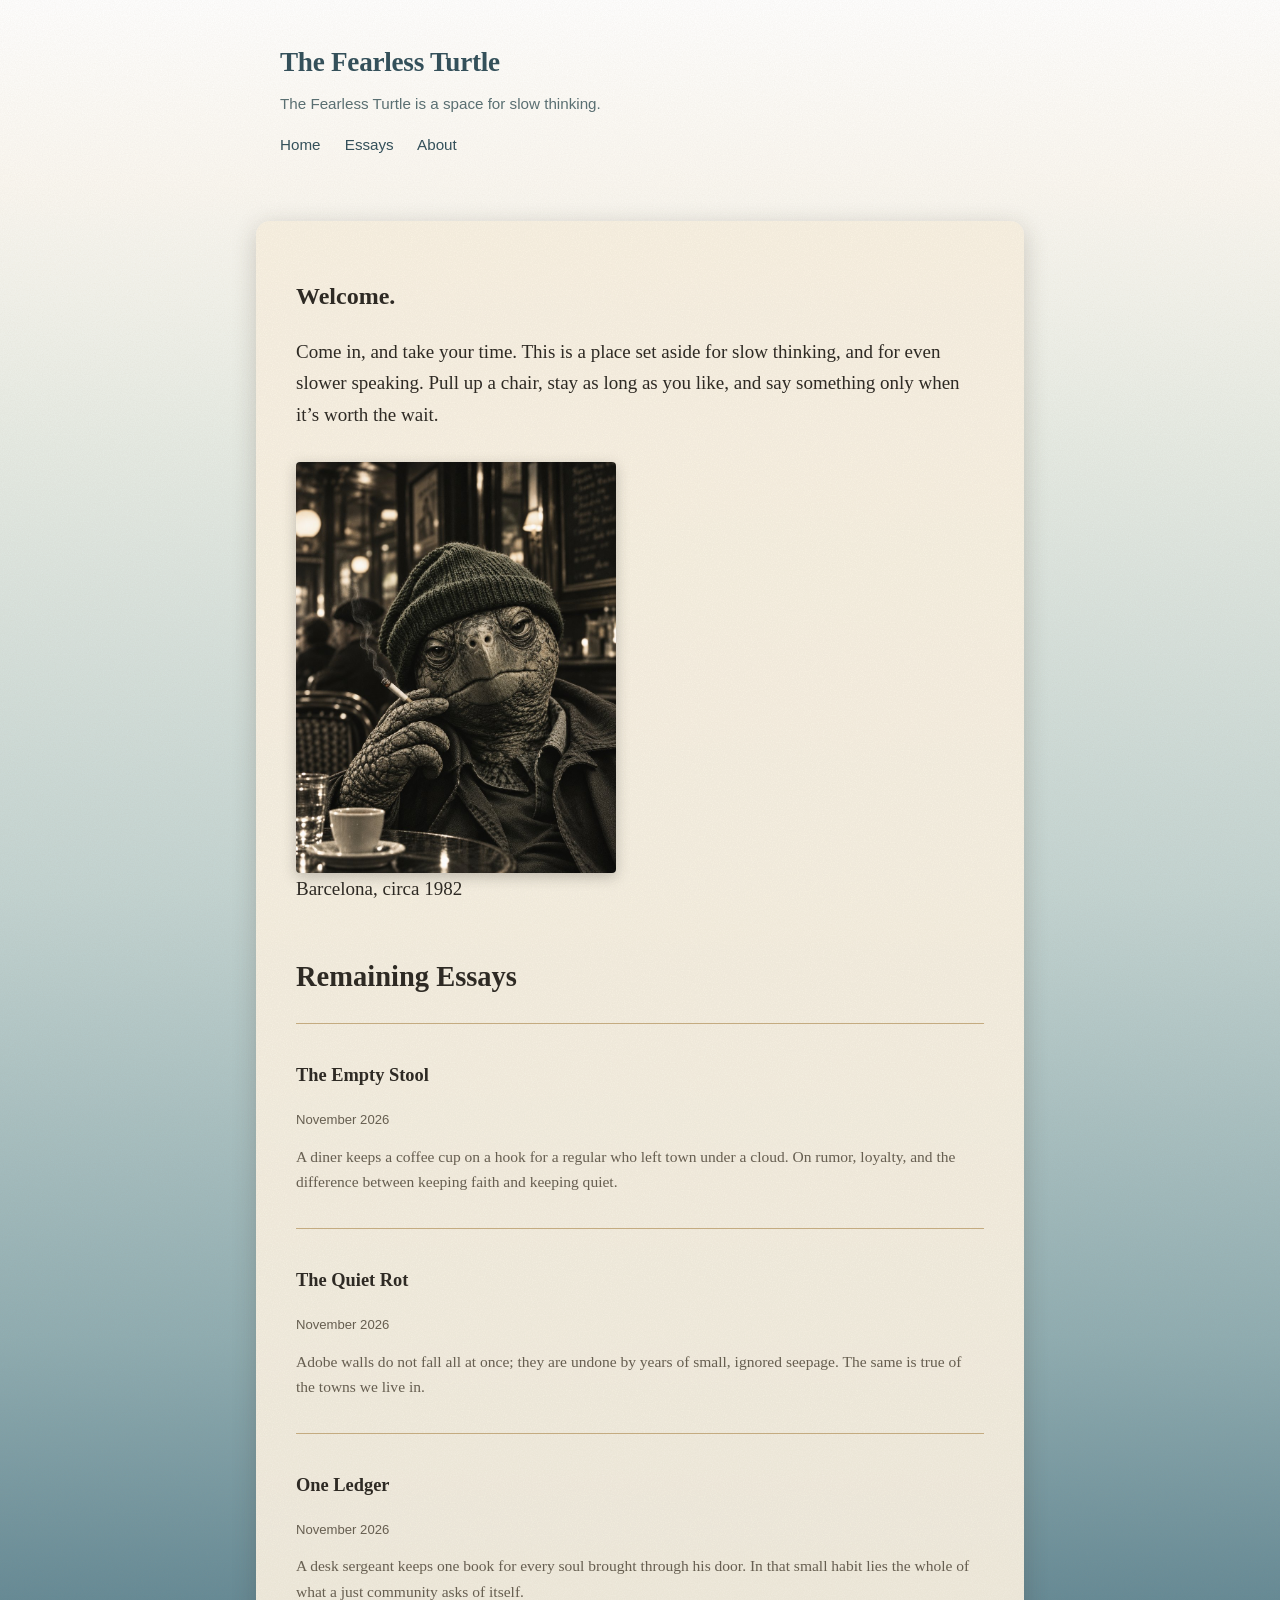
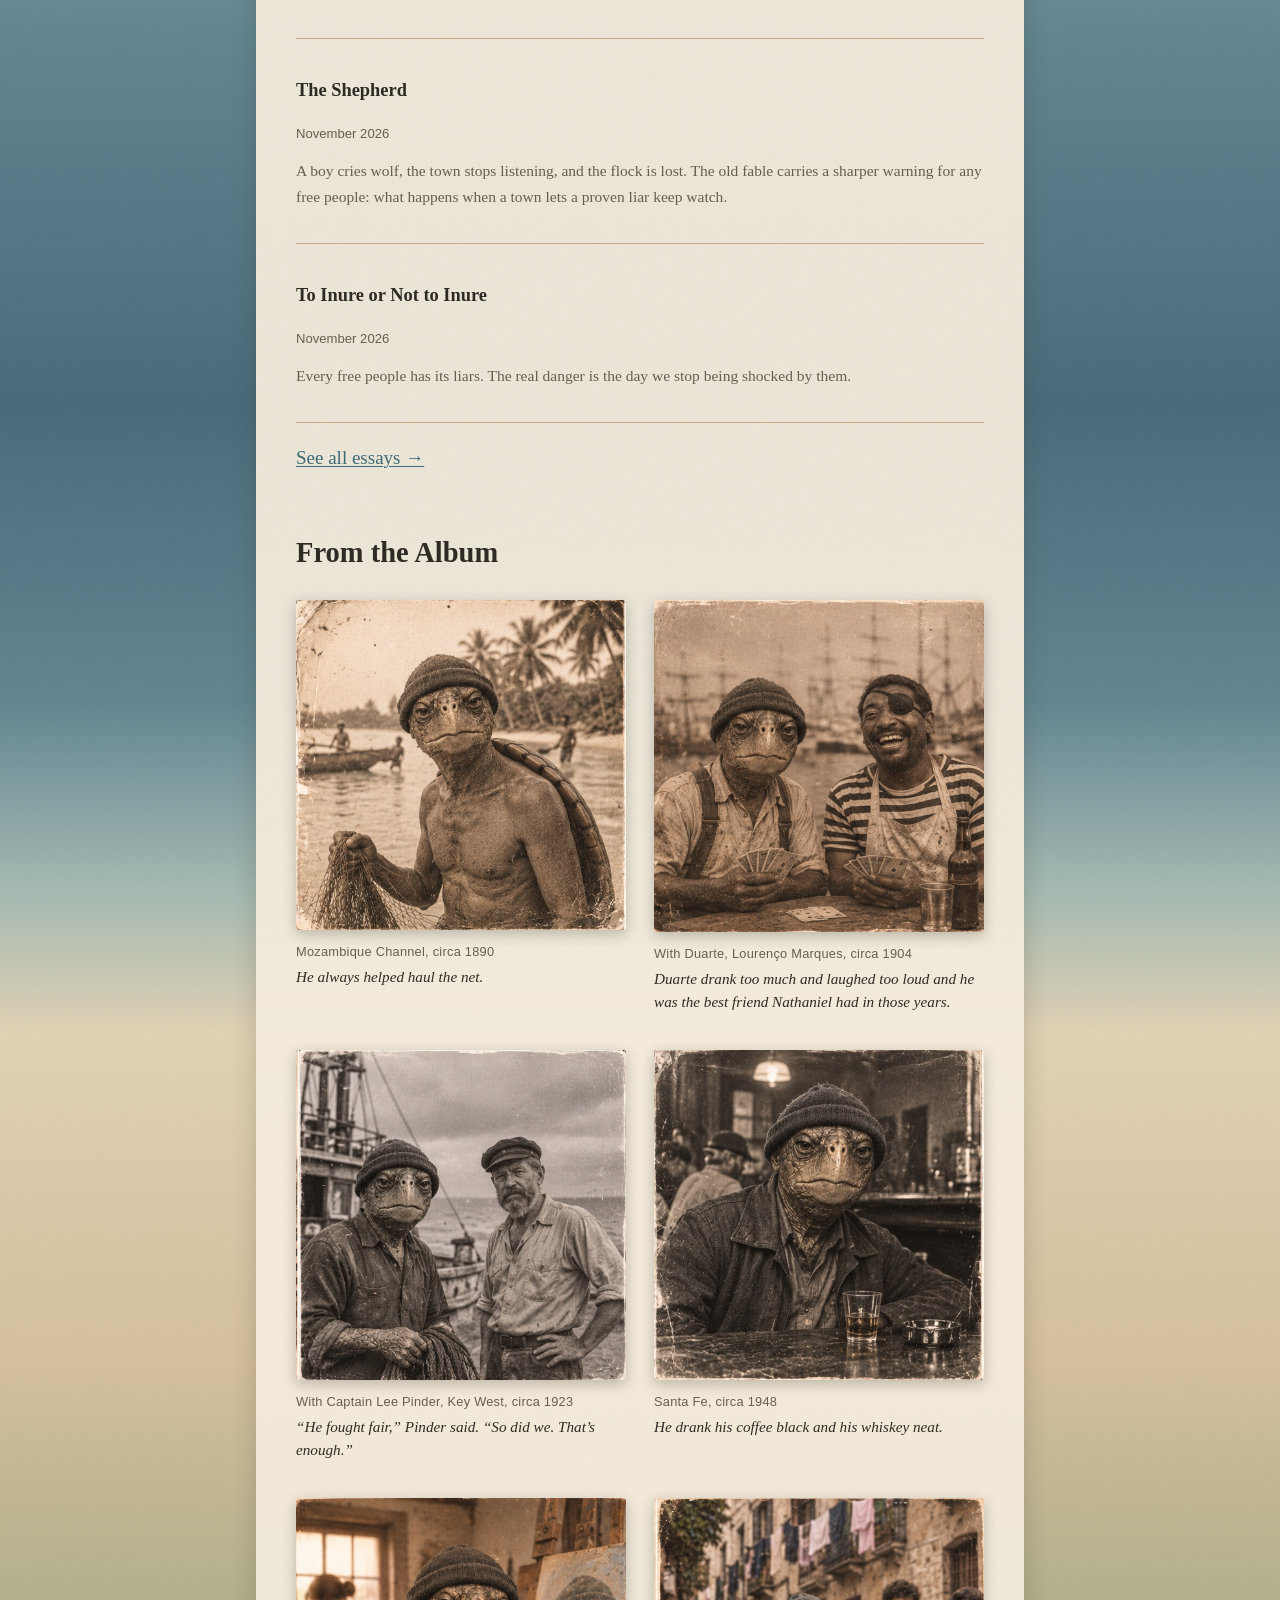
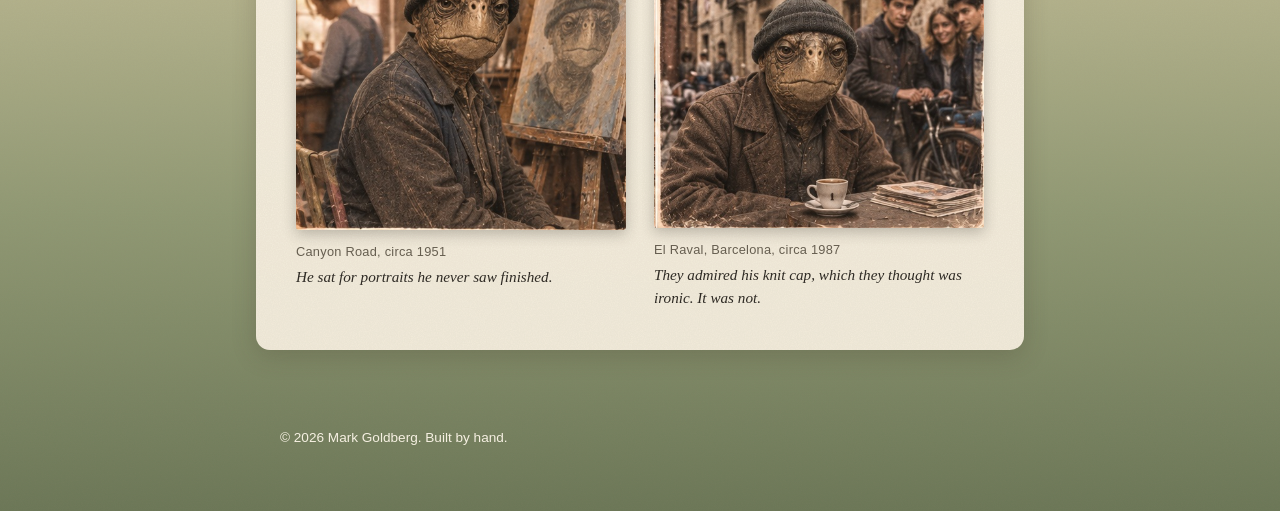
==== commit 532e565d: "Add three Santa Fe essays: One Ledger, The Quiet Rot, The Empty Stool Co-Authored-By: Claude Opus 5." ====
--- a/index.html
+++ b/index.html
@@ -40,6 +40,30 @@
     <section>
       <h2>Remaining Essays</h2>
       <ul class="essay-list">
+
+        <li>
+          <p class="essay-title"><a href="essays/the-empty-stool.html">The Empty Stool</a></p>
+          <p class="essay-meta">November 2026</p>
+          <p class="essay-excerpt">
+            A diner keeps a coffee cup on a hook for a regular who left town under a cloud. On rumor, loyalty, and the difference between keeping faith and keeping quiet.
+          </p>
+        </li>
+
+        <li>
+          <p class="essay-title"><a href="essays/the-quiet-rot.html">The Quiet Rot</a></p>
+          <p class="essay-meta">November 2026</p>
+          <p class="essay-excerpt">
+            Adobe walls do not fall all at once; they are undone by years of small, ignored seepage. The same is true of the towns we live in.
+          </p>
+        </li>
+
+        <li>
+          <p class="essay-title"><a href="essays/one-ledger.html">One Ledger</a></p>
+          <p class="essay-meta">November 2026</p>
+          <p class="essay-excerpt">
+            A desk sergeant keeps one book for every soul brought through his door. In that small habit lies the whole of what a just community asks of itself.
+          </p>
+        </li>
 
         <li>
           <p class="essay-title"><a href="essays/the-shepherd.html">The Shepherd</a></p>
